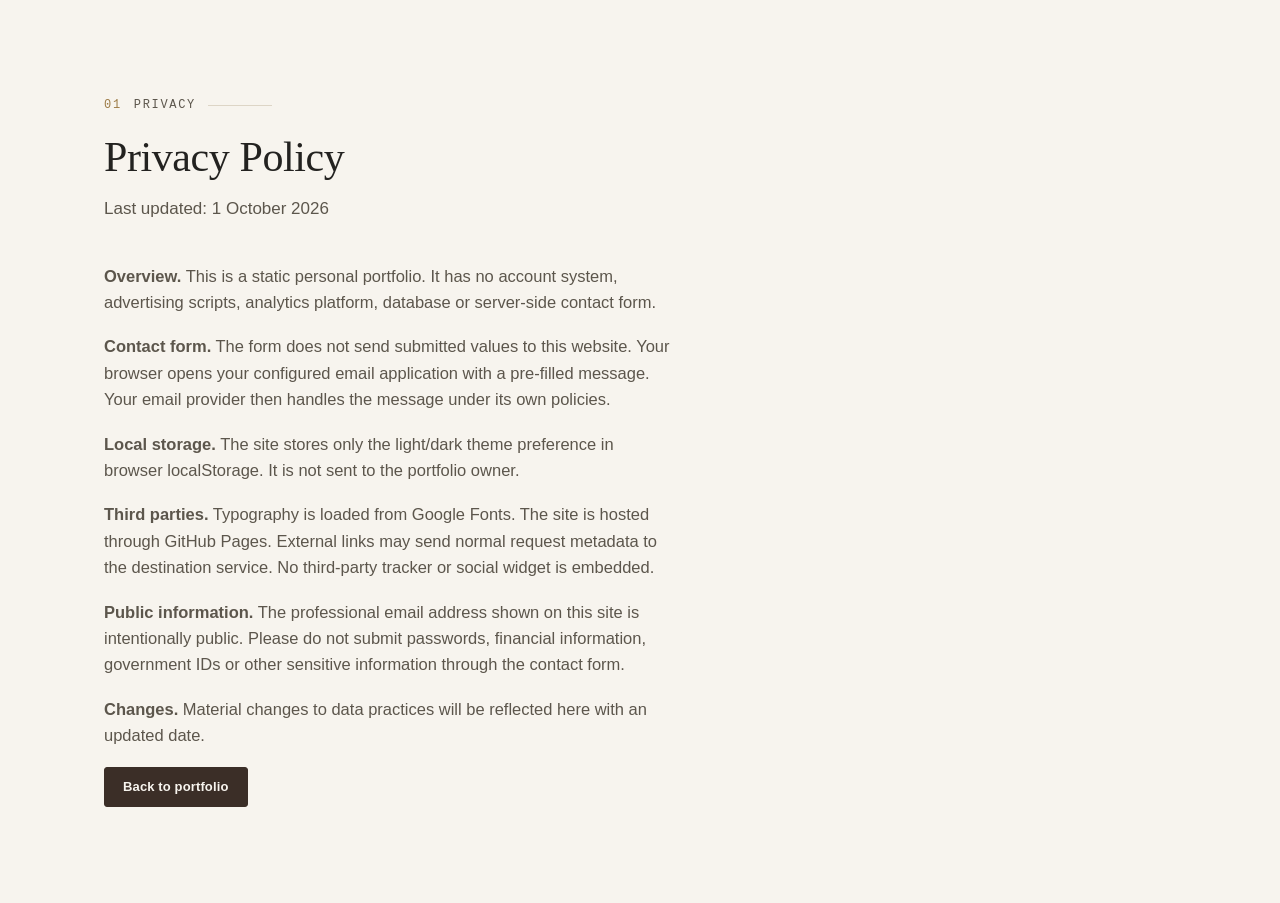
==== privacy.html @ 2953db35 "Add privacy.html" ====
<!doctype html><html lang="en"><head><meta charset="utf-8"><meta name="viewport" content="width=device-width,initial-scale=1"><meta name="referrer" content="no-referrer"><title>Privacy Policy | Mohammad Hussain Khan</title><meta name="description" content="Privacy information for the Mohammad Hussain Khan portfolio."><link rel="stylesheet" href="style.css"></head><body><main class="section"><div class="container"><p class="eyebrow"><span class="eyebrow__index">01</span>Privacy</p><h1 class="section__title">Privacy Policy</h1><p class="section__lede">Last updated: 1 October 2026</p><div class="about__text" style="margin-top:40px"><p><strong>Overview.</strong> This is a static personal portfolio. It has no account system, advertising scripts, analytics platform, database or server-side contact form.</p><p><strong>Contact form.</strong> The form does not send submitted values to this website. Your browser opens your configured email application with a pre-filled message. Your email provider then handles the message under its own policies.</p><p><strong>Local storage.</strong> The site stores only the light/dark theme preference in browser localStorage. It is not sent to the portfolio owner.</p><p><strong>Third parties.</strong> Typography is loaded from Google Fonts. The site is hosted through GitHub Pages. External links may send normal request metadata to the destination service. No third-party tracker or social widget is embedded.</p><p><strong>Public information.</strong> The professional email address shown on this site is intentionally public. Please do not submit passwords, financial information, government IDs or other sensitive information through the contact form.</p><p><strong>Changes.</strong> Material changes to data practices will be reflected here with an updated date.</p><p><a class="btn btn--primary btn--small" href="index.html">Back to portfolio</a></p></div></div></main></body></html>
---- style.css ----
/* =========================================================
   MOHAMMAD HUSSAIN KHAN — PORTFOLIO STYLESHEET
   Design direction: Old Money x Modern Technology x Editorial
   ========================================================= */

/* -------------------- Design tokens -------------------- */
:root{
  /* palette — light (default) */
  --color-bg: #F7F4EE;
  --color-bg-alt: #F0EBDF;
  --color-surface: #FFFFFF;
  --color-text: #232220;
  --color-text-muted: #5C564C;
  --color-border: #DDD5C6;
  --color-stone: #C9C2B4;
  --color-espresso: #3B2E27;
  --color-bronze: #9C7A45;
  --color-bronze-strong: #7C5E33;
  --color-bronze-soft: rgba(156,122,69,0.12);
  --color-focus: #6E4E26;

  --shadow-card: 0 1px 2px rgba(35,34,32,0.04), 0 8px 24px -12px rgba(35,34,32,0.12);
  --shadow-card-hover: 0 2px 4px rgba(35,34,32,0.06), 0 18px 36px -16px rgba(35,34,32,0.18);

  --font-display: 'Fraunces', 'Iowan Old Style', Georgia, serif;
  --font-body: 'Inter', -apple-system, BlinkMacSystemFont, 'Segoe UI', sans-serif;
  --font-mono: 'JetBrains Mono', 'SFMono-Regular', Menlo, monospace;

  --container-w: 1120px;
  --radius-sm: 3px;
  --radius-md: 6px;

  --ease: cubic-bezier(0.22, 0.61, 0.36, 1);
  --dur-fast: 160ms;
  --dur-med: 320ms;
  --dur-slow: 560ms;
}

[data-theme="dark"]{
  --color-bg: #1B1A17;
  --color-bg-alt: #201F1B;
  --color-surface: #242220;
  --color-text: #EDE8DD;
  --color-text-muted: #B2A996;
  --color-border: #3A362E;
  --color-stone: #4A453B;
  --color-espresso: #EDE8DD;
  --color-bronze: #C79A5D;
  --color-bronze-strong: #DDB57B;
  --color-bronze-soft: rgba(199,154,93,0.16);
  --color-focus: #DDB57B;

  --shadow-card: 0 1px 2px rgba(0,0,0,0.3), 0 8px 24px -12px rgba(0,0,0,0.5);
  --shadow-card-hover: 0 2px 4px rgba(0,0,0,0.35), 0 18px 36px -16px rgba(0,0,0,0.6);
}

/* -------------------- Reset -------------------- */
*, *::before, *::after{ box-sizing: border-box; }
html{ scroll-behavior: smooth; }
body{
  margin: 0;
  background: var(--color-bg);
  color: var(--color-text);
  font-family: var(--font-body);
  font-size: 16px;
  line-height: 1.6;
  -webkit-font-smoothing: antialiased;
  transition: background-color var(--dur-med) var(--ease), color var(--dur-med) var(--ease);
}
img{ max-width: 100%; display: block; }
a{ color: inherit; text-decoration: none; }
ul, ol{ margin: 0; padding: 0; list-style: none; }
h1, h2, h3, h4, p{ margin: 0; }
button{ font: inherit; color: inherit; background: none; border: none; cursor: pointer; }
input, textarea{ font: inherit; color: inherit; }

:focus-visible{
  outline: 2px solid var(--color-focus);
  outline-offset: 3px;
  border-radius: 2px;
}

.container{
  max-width: var(--container-w);
  margin-inline: auto;
  padding-inline: 24px;
}

.skip-link{
  position: absolute;
  left: 12px;
  top: -60px;
  background: var(--color-espresso);
  color: var(--color-bg);
  padding: 10px 16px;
  border-radius: var(--radius-sm);
  z-index: 1000;
  transition: top var(--dur-fast) var(--ease);
}
.skip-link:focus{ top: 12px; }

/* -------------------- Type helpers -------------------- */
.eyebrow{
  display: flex;
  align-items: center;
  gap: 12px;
  font-family: var(--font-mono);
  font-size: 12px;
  letter-spacing: 0.14em;
  text-transform: uppercase;
  color: var(--color-text-muted);
  margin-bottom: 18px;
}
.eyebrow__index{
  color: var(--color-bronze);
  font-weight: 500;
}
.eyebrow::after{
  content: "";
  flex: 1;
  height: 1px;
  background: var(--color-border);
  max-width: 64px;
}

.section__title{
  font-family: var(--font-display);
  font-weight: 500;
  font-size: clamp(28px, 3.6vw, 42px);
  line-height: 1.15;
  letter-spacing: -0.01em;
  max-width: 20ch;
}
.section__lede{
  margin-top: 14px;
  max-width: 56ch;
  color: var(--color-text-muted);
  font-size: 17px;
}

.section{ padding-block: 96px; }
.section--alt{ background: var(--color-bg-alt); }

.tag{
  display: inline-flex;
  align-items: center;
  font-family: var(--font-mono);
  font-size: 11px;
  letter-spacing: 0.06em;
  text-transform: uppercase;
  padding: 3px 9px;
  border-radius: 999px;
  border: 1px solid var(--color-border);
  color: var(--color-text-muted);
  margin-left: 8px;
}
.tag--progress{
  color: var(--color-bronze-strong);
  border-color: var(--color-bronze);
  background: var(--color-bronze-soft);
}

/* -------------------- Buttons -------------------- */
.btn{
  display: inline-flex;
  align-items: center;
  justify-content: center;
  gap: 8px;
  padding: 13px 26px;
  font-size: 14.5px;
  font-weight: 600;
  letter-spacing: 0.01em;
  border-radius: var(--radius-sm);
  border: 1px solid transparent;
  transition: transform var(--dur-fast) var(--ease), background-color var(--dur-fast) var(--ease), border-color var(--dur-fast) var(--ease), color var(--dur-fast) var(--ease);
  white-space: nowrap;
}
.btn--primary{
  background: var(--color-espresso);
  color: var(--color-bg);
  border-color: var(--color-espresso);
}
[data-theme="dark"] .btn--primary{ color: #1B1A17; }
.btn--primary:hover{ transform: translateY(-1px); background: var(--color-bronze-strong); border-color: var(--color-bronze-strong); }

.btn--ghost{
  background: transparent;
  color: var(--color-text);
  border-color: var(--color-border);
}
.btn--ghost:hover{
  border-color: var(--color-bronze);
  color: var(--color-bronze-strong);
  transform: translateY(-1px);
}

.btn--small{ padding: 9px 18px; font-size: 13px; }

/* -------------------- Header / Nav -------------------- */
.site-header{
  position: sticky;
  top: 0;
  z-index: 100;
  background: color-mix(in srgb, var(--color-bg) 88%, transparent);
  backdrop-filter: saturate(140%) blur(10px);
  border-bottom: 1px solid var(--color-border);
}
.nav{
  max-width: var(--container-w);
  margin-inline: auto;
  padding: 16px 24px;
  display: flex;
  align-items: center;
  gap: 32px;
}
.nav__brand{
  display: flex;
  align-items: center;
  gap: 10px;
  font-family: var(--font-display);
  font-weight: 500;
  font-size: 16px;
  margin-right: auto;
}
.nav__monogram{
  display: grid;
  place-items: center;
  width: 32px;
  height: 32px;
  border: 1px solid var(--color-bronze);
  border-radius: 999px;
  font-family: var(--font-mono);
  font-size: 12px;
  letter-spacing: 0.02em;
  color: var(--color-bronze-strong);
}
.nav__brandtext{ white-space: nowrap; }

.nav__links{
  display: flex;
  align-items: center;
  gap: 28px;
}
.nav__link{
  position: relative;
  font-size: 14px;
  font-weight: 500;
  color: var(--color-text-muted);
  padding-block: 6px;
  transition: color var(--dur-fast) var(--ease);
}
.nav__link::after{
  content: "";
  position: absolute;
  left: 0; right: 100%;
  bottom: 0;
  height: 1px;
  background: var(--color-bronze);
  transition: right var(--dur-med) var(--ease);
}
.nav__link:hover{ color: var(--color-text); }
.nav__link:hover::after,
.nav__link.is-active::after{ right: 0; }
.nav__link.is-active{ color: var(--color-text); }

.nav__actions{ display: flex; align-items: center; gap: 14px; }

.theme-toggle{
  position: relative;
  display: grid;
  place-items: center;
  width: 36px;
  height: 36px;
  border: 1px solid var(--color-border);
  border-radius: 999px;
  color: var(--color-text);
  transition: border-color var(--dur-fast) var(--ease);
}
.theme-toggle:hover{ border-color: var(--color-bronze); }
.theme-toggle__icon{
  grid-area: 1 / 1;
  transition: opacity var(--dur-med) var(--ease), transform var(--dur-med) var(--ease);
}
.theme-toggle__icon--moon{ opacity: 0; transform: rotate(-45deg) scale(0.7); }
[data-theme="dark"] .theme-toggle__icon--sun{ opacity: 0; transform: rotate(45deg) scale(0.7); }
[data-theme="dark"] .theme-toggle__icon--moon{ opacity: 1; transform: rotate(0) scale(1); }

.nav__cta{ display: inline-flex; }

.nav__hamburger{
  display: none;
  flex-direction: column;
  justify-content: center;
  gap: 5px;
  width: 36px;
  height: 36px;
}
.nav__hamburger span{
  display: block;
  width: 20px;
  height: 1.5px;
  background: var(--color-text);
  transition: transform var(--dur-med) var(--ease), opacity var(--dur-fast) var(--ease);
  margin-inline: auto;
}
.nav__hamburger[aria-expanded="true"] span:nth-child(1){ transform: translateY(6.5px) rotate(45deg); }
.nav__hamburger[aria-expanded="true"] span:nth-child(2){ opacity: 0; }
.nav__hamburger[aria-expanded="true"] span:nth-child(3){ transform: translateY(-6.5px) rotate(-45deg); }

.mobile-menu{
  display: none;
  position: fixed;
  inset: 0;
  top: 65px;
  background: var(--color-bg);
  z-index: 99;
  padding: 32px 24px;
  flex-direction: column;
  justify-content: space-between;
  transform: translateY(-8px);
  opacity: 0;
  pointer-events: none;
  transition: opacity var(--dur-med) var(--ease), transform var(--dur-med) var(--ease);
}
.mobile-menu[data-open="true"]{
  opacity: 1;
  transform: translateY(0);
  pointer-events: auto;
}
.mobile-menu__links{ display: flex; flex-direction: column; gap: 4px; }
.mobile-menu__links a{
  display: block;
  font-family: var(--font-display);
  font-size: 28px;
  padding: 14px 4px;
  border-bottom: 1px solid var(--color-border);
}
.mobile-menu__cta{ margin-top: 24px; width: 100%; }

/* -------------------- Hero -------------------- */
.hero{ padding-top: 88px; padding-bottom: 96px; }
.hero__grid{
  display: grid;
  grid-template-columns: 1.3fr 0.9fr;
  gap: 64px;
  align-items: start;
}
.hero__name{
  font-family: var(--font-display);
  font-weight: 500;
  font-size: clamp(44px, 7vw, 76px);
  line-height: 1.03;
  letter-spacing: -0.02em;
  margin-bottom: 22px;
}
.hero__headline{
  font-size: clamp(18px, 2vw, 21px);
  color: var(--color-text);
  font-weight: 500;
  max-width: 30ch;
  margin-bottom: 16px;
}
.hero__tagline{
  font-family: var(--font-mono);
  font-size: 13px;
  letter-spacing: 0.03em;
  color: var(--color-bronze-strong);
  margin-bottom: 22px;
}
.hero__desc{
  max-width: 52ch;
  color: var(--color-text-muted);
  font-size: 16.5px;
  margin-bottom: 34px;
}
.hero__actions{ display: flex; gap: 14px; margin-bottom: 32px; flex-wrap: wrap; }
.hero__social{ display: flex; gap: 22px; }
.social-link{
  display: inline-flex;
  align-items: center;
  gap: 8px;
  font-size: 14px;
  font-weight: 500;
  color: var(--color-text-muted);
  transition: color var(--dur-fast) var(--ease);
}
.social-link:hover{ color: var(--color-bronze-strong); }

.dossier{
  border: 1px solid var(--color-border);
  border-radius: var(--radius-md);
  background: var(--color-surface);
  box-shadow: var(--shadow-card);
  padding: 30px 28px;
  position: relative;
}
.dossier::before{
  content: "";
  position: absolute;
  top: 14px; right: 14px;
  width: 8px; height: 8px;
  border-radius: 50%;
  background: var(--color-bronze);
}
.dossier__photo{
  width: 100%;
  aspect-ratio: 4 / 5;
  object-fit: cover;
  border-radius: var(--radius-sm);
  border: 1px solid var(--color-border);
  margin-bottom: 22px;
  filter: grayscale(12%);
}
.dossier__label{
  font-family: var(--font-mono);
  font-size: 11px;
  letter-spacing: 0.14em;
  text-transform: uppercase;
  color: var(--color-text-muted);
  padding-bottom: 18px;
  margin-bottom: 18px;
  border-bottom: 1px solid var(--color-border);
}
.dossier__list{ display: flex; flex-direction: column; gap: 18px; }
.dossier__row dt{
  font-family: var(--font-mono);
  font-size: 11px;
  letter-spacing: 0.06em;
  text-transform: uppercase;
  color: var(--color-text-muted);
  margin-bottom: 4px;
}
.dossier__row dd{
  margin: 0;
  font-size: 15px;
  font-weight: 500;
}

/* -------------------- About -------------------- */
.about__grid{
  display: grid;
  grid-template-columns: 1.4fr 1fr;
  gap: 56px;
  margin-top: 40px;
  align-items: start;
}
.about__text p{
  color: var(--color-text-muted);
  font-size: 16.5px;
  margin-bottom: 18px;
  max-width: 62ch;
}
.about__text p:last-child{ margin-bottom: 0; }

.about__credentials{ display: flex; flex-direction: column; gap: 16px; }
.credential-card{
  border: 1px solid var(--color-border);
  border-radius: var(--radius-md);
  padding: 22px 24px;
  background: var(--color-surface);
}
.credential-card__eyebrow{
  font-family: var(--font-mono);
  font-size: 11px;
  letter-spacing: 0.1em;
  text-transform: uppercase;
  color: var(--color-bronze);
  margin-bottom: 10px;
}
.credential-card__title{
  font-family: var(--font-display);
  font-size: 18px;
  font-weight: 500;
  margin-bottom: 6px;
}
.credential-card__meta{ font-size: 14px; color: var(--color-text-muted); }
.credential-card__meta--muted{ font-size: 13.5px; }

/* -------------------- Skills ledger -------------------- */
.ledger{
  margin-top: 44px;
  display: grid;
  grid-template-columns: repeat(3, 1fr);
  border-top: 1px solid var(--color-border);
  border-left: 1px solid var(--color-border);
}
.ledger__category{
  padding: 28px 30px;
  border-right: 1px solid var(--color-border);
  border-bottom: 1px solid var(--color-border);
}
.ledger__heading{
  display: flex;
  align-items: baseline;
  gap: 10px;
  font-family: var(--font-display);
  font-weight: 500;
  font-size: 18px;
  margin-bottom: 16px;
}
.ledger__index{
  font-family: var(--font-mono);
  font-size: 12px;
  color: var(--color-bronze);
}
.ledger__items{ display: flex; flex-direction: column; gap: 10px; }
.ledger__items li{
  font-size: 14.5px;
  color: var(--color-text-muted);
  position: relative;
  padding-left: 16px;
}
.ledger__items li::before{
  content: "";
  position: absolute;
  left: 0; top: 9px;
  width: 5px; height: 1px;
  background: var(--color-bronze);
}

/* -------------------- Projects -------------------- */
.projects{
  margin-top: 44px;
  display: grid;
  grid-template-columns: repeat(2, 1fr);
  gap: 32px;
}
.project-card{
  border: 1px solid var(--color-border);
  border-radius: var(--radius-md);
  overflow: hidden;
  background: var(--color-surface);
  box-shadow: var(--shadow-card);
  transition: box-shadow var(--dur-med) var(--ease), transform var(--dur-med) var(--ease);
}
.project-card:hover{
  box-shadow: var(--shadow-card-hover);
  transform: translateY(-3px);
}
.project-card__media{
  position: relative;
  display: block;
  width: 100%;
  aspect-ratio: 3 / 2;
  overflow: hidden;
  border-bottom: 1px solid var(--color-border);
  cursor: zoom-in;
}
.project-card__media img{
  width: 100%;
  height: 100%;
  object-fit: cover;
  transition: transform var(--dur-slow) var(--ease);
}
.project-card__media:hover img{ transform: scale(1.04); }
.project-card__zoom{
  position: absolute;
  right: 12px; bottom: 12px;
  font-family: var(--font-mono);
  font-size: 11px;
  letter-spacing: 0.06em;
  text-transform: uppercase;
  background: rgba(27,26,23,0.72);
  color: #F7F4EE;
  padding: 6px 12px;
  border-radius: 999px;
  opacity: 0;
  transform: translateY(4px);
  transition: opacity var(--dur-fast) var(--ease), transform var(--dur-fast) var(--ease);
}
.project-card__media:hover .project-card__zoom,
.project-card__media:focus-visible .project-card__zoom{ opacity: 1; transform: translateY(0); }

.project-card__body{ padding: 26px 28px 28px; }
.project-card__tag{
  font-family: var(--font-mono);
  font-size: 11px;
  letter-spacing: 0.12em;
  text-transform: uppercase;
  color: var(--color-bronze);
  margin-bottom: 10px;
}
.project-card__title{
  font-family: var(--font-display);
  font-weight: 500;
  font-size: 21px;
  margin-bottom: 10px;
}
.project-card__desc{
  font-size: 14.5px;
  color: var(--color-text-muted);
  margin-bottom: 18px;
}
.project-card__stack{
  display: flex;
  gap: 8px;
  flex-wrap: wrap;
  margin-bottom: 22px;
}
.project-card__stack li{
  font-family: var(--font-mono);
  font-size: 11px;
  letter-spacing: 0.04em;
  padding: 4px 10px;
  border: 1px solid var(--color-border);
  border-radius: 999px;
  color: var(--color-text-muted);
}
.project-card__actions{ display: flex; gap: 12px; flex-wrap: wrap; }

/* -------------------- Certifications -------------------- */
.cert-ledger{ margin-top: 40px; border-top: 1px solid var(--color-border); }
.cert-ledger__row{
  display: grid;
  grid-template-columns: 48px 1fr auto;
  align-items: center;
  gap: 20px;
  padding: 18px 6px;
  border-bottom: 1px solid var(--color-border);
  transition: background-color var(--dur-fast) var(--ease);
}
.cert-ledger__row:hover{ background: var(--color-bronze-soft); }
.cert-ledger__num{
  font-family: var(--font-mono);
  font-size: 13px;
  color: var(--color-bronze);
}
.cert-ledger__name{ font-size: 15.5px; font-weight: 500; }
.cert-ledger__issuer{
  font-family: var(--font-mono);
  font-size: 12.5px;
  color: var(--color-text-muted);
  text-align: right;
  white-space: nowrap;
}

/* -------------------- Contact -------------------- */
.contact__grid{
  margin-top: 44px;
  display: grid;
  grid-template-columns: 0.85fr 1.15fr;
  gap: 56px;
}
.contact__methods{ display: flex; flex-direction: column; }
.contact__method{
  display: flex;
  flex-direction: column;
  gap: 4px;
  padding: 18px 4px;
  border-bottom: 1px solid var(--color-border);
  transition: padding-left var(--dur-fast) var(--ease), color var(--dur-fast) var(--ease);
}
.contact__method:first-child{ border-top: 1px solid var(--color-border); }
.contact__method:hover{ padding-left: 12px; color: var(--color-bronze-strong); }
.contact__method-label{
  font-family: var(--font-mono);
  font-size: 11px;
  letter-spacing: 0.1em;
  text-transform: uppercase;
  color: var(--color-text-muted);
}
.contact__method-value{ font-size: 16px; font-weight: 500; }

.contact-form{
  border: 1px solid var(--color-border);
  border-radius: var(--radius-md);
  padding: 32px;
  background: var(--color-surface);
}
.contact-form__note{
  font-size: 13px;
  color: var(--color-text-muted);
  margin-bottom: 22px;
  padding-bottom: 18px;
  border-bottom: 1px dashed var(--color-border);
}
.field{ margin-bottom: 18px; }
.field label{
  display: block;
  font-family: var(--font-mono);
  font-size: 11px;
  letter-spacing: 0.08em;
  text-transform: uppercase;
  color: var(--color-text-muted);
  margin-bottom: 8px;
}
.field input, .field textarea{
  width: 100%;
  padding: 12px 14px;
  border: 1px solid var(--color-border);
  border-radius: var(--radius-sm);
  background: var(--color-bg);
  color: var(--color-text);
  transition: border-color var(--dur-fast) var(--ease);
  resize: vertical;
}
.field input:focus, .field textarea:focus{
  border-color: var(--color-bronze);
}
.field input:focus-visible, .field textarea:focus-visible{
  outline: 2px solid var(--color-focus);
  outline-offset: 2px;
}
.contact-form .btn{ width: 100%; }
.contact-form__status{
  margin-top: 14px;
  font-size: 13.5px;
  color: var(--color-bronze-strong);
  min-height: 1em;
}

/* -------------------- Footer -------------------- */
.site-footer{ border-top: 1px solid var(--color-border); padding-block: 32px; }
.site-footer__inner{
  display: flex;
  align-items: center;
  justify-content: space-between;
  gap: 20px;
  flex-wrap: wrap;
}
.site-footer__copy{ font-size: 13.5px; color: var(--color-text-muted); }
.site-footer__links{ display: flex; gap: 22px; }
.site-footer__links a{
  font-size: 13.5px;
  color: var(--color-text-muted);
  transition: color var(--dur-fast) var(--ease);
}
.site-footer__links a:hover{ color: var(--color-bronze-strong); }
.back-to-top{
  display: inline-flex;
  align-items: center;
  gap: 8px;
  font-size: 13px;
  font-weight: 500;
  color: var(--color-text-muted);
  transition: color var(--dur-fast) var(--ease);
}
.back-to-top:hover{ color: var(--color-bronze-strong); }

/* -------------------- Lightbox -------------------- */
.lightbox{
  position: fixed;
  inset: 0;
  z-index: 200;
  display: grid;
  place-items: center;
  padding: 32px;
  visibility: hidden;
  opacity: 0;
  transition: opacity var(--dur-med) var(--ease), visibility var(--dur-med) var(--ease);
}
.lightbox[data-open="true"]{ visibility: visible; opacity: 1; }
.lightbox__backdrop{
  position: absolute;
  inset: 0;
  background: rgba(20,19,17,0.82);
}
.lightbox__dialog{
  position: relative;
  max-width: min(920px, 92vw);
  max-height: 86vh;
  background: var(--color-surface);
  border: 1px solid var(--color-border);
  border-radius: var(--radius-md);
  padding: 12px;
  transform: scale(0.97);
  transition: transform var(--dur-med) var(--ease);
}
.lightbox[data-open="true"] .lightbox__dialog{ transform: scale(1); }
.lightbox__dialog img{ max-height: 78vh; border-radius: 2px; }
.lightbox__close{
  position: absolute;
  top: -14px; right: -14px;
  width: 34px; height: 34px;
  display: grid;
  place-items: center;
  background: var(--color-espresso);
  color: var(--color-bg);
  border-radius: 999px;
  box-shadow: var(--shadow-card);
}

/* -------------------- Scroll reveal -------------------- */
.reveal{
  opacity: 0;
  transform: translateY(16px);
  transition: opacity var(--dur-slow) var(--ease), transform var(--dur-slow) var(--ease);
}
.reveal.is-visible{ opacity: 1; transform: translateY(0); }

/* -------------------- Reduced motion -------------------- */
@media (prefers-reduced-motion: reduce){
  html{ scroll-behavior: auto; }
  *, *::before, *::after{
    animation-duration: 0.001ms !important;
    animation-iteration-count: 1 !important;
    transition-duration: 0.001ms !important;
    scroll-behavior: auto !important;
  }
  .reveal{ opacity: 1; transform: none; }
}

/* -------------------- Responsive -------------------- */
@media (max-width: 1024px){
  .hero__grid{ grid-template-columns: 1fr; }
  .hero__dossier{ max-width: 460px; }
  .about__grid{ grid-template-columns: 1fr; }
  .about__credentials{ flex-direction: row; }
  .about__credentials .credential-card{ flex: 1; }
  .ledger{ grid-template-columns: repeat(2, 1fr); }
  .contact__grid{ grid-template-columns: 1fr; }
}

@media (max-width: 860px){
  .nav__links, .nav__cta{ display: none; }
  .nav__hamburger{ display: flex; }
  .mobile-menu{ display: flex; }
  .projects{ grid-template-columns: 1fr; }
}

@media (max-width: 640px){
  .section{ padding-block: 72px; }
  .ledger{ grid-template-columns: 1fr; }
  .about__credentials{ flex-direction: column; }
  .cert-ledger__row{ grid-template-columns: 32px 1fr; }
  .cert-ledger__issuer{ grid-column: 2; text-align: left; padding-left: 0; font-size: 12px; }
  .nav__brandtext{ display: none; }
  .site-footer__inner{ flex-direction: column; align-items: flex-start; }
}

@media (max-width: 400px){
  .container{ padding-inline: 18px; }
  .hero__actions{ flex-direction: column; align-items: stretch; }
  .hero__actions .btn{ width: 100%; }
}

/* -------------------- Experience & privacy notes -------------------- */
.experience-card{
  margin-top:44px;border:1px solid var(--color-border);border-radius:var(--radius-md);
  background:var(--color-surface);box-shadow:var(--shadow-card);overflow:hidden;
}
.experience-card__top{display:flex;align-items:flex-start;justify-content:space-between;gap:24px;padding:28px 30px;border-bottom:1px solid var(--color-border)}
.experience-card__eyebrow,.project-card__private-note{font-family:var(--font-mono);font-size:11px;letter-spacing:.08em;text-transform:uppercase;color:var(--color-text-muted)}
.experience-card__title{margin-top:8px;font-family:var(--font-display);font-size:clamp(24px,3vw,34px);font-weight:500}
.experience-card__company{margin-top:6px;color:var(--color-bronze-strong);font-weight:600}
.experience-card__body{padding:26px 30px}
.experience-card__list{display:grid;gap:12px}
.experience-card__list li{position:relative;padding-left:20px;color:var(--color-text-muted)}
.experience-card__list li::before{content:"";position:absolute;left:0;top:.72em;width:7px;height:1px;background:var(--color-bronze)}
.project-card__private-note{display:block;line-height:1.6;padding-top:2px}
@media (max-width:640px){.experience-card__top{flex-direction:column;padding:24px}.experience-card__body{padding:22px 24px}}
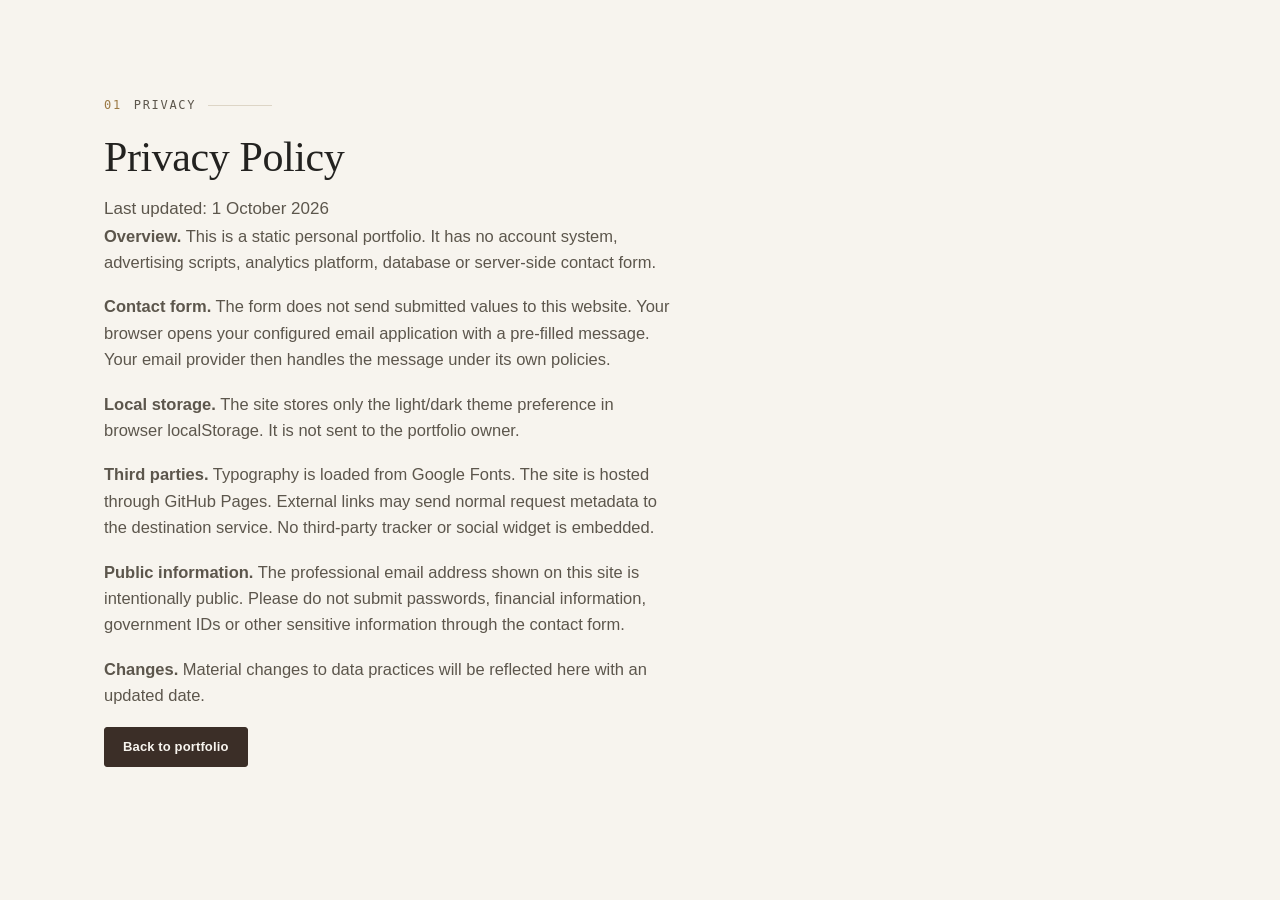
==== commit 61baf8e7: "Harden privacy.html security headers" ====
--- a/privacy.html
+++ b/privacy.html
@@ -1 +1 @@
-<!doctype html><html lang="en"><head><meta charset="utf-8"><meta name="viewport" content="width=device-width,initial-scale=1"><meta name="referrer" content="no-referrer"><title>Privacy Policy | Mohammad Hussain Khan</title><meta name="description" content="Privacy information for the Mohammad Hussain Khan portfolio."><link rel="stylesheet" href="style.css"></head><body><main class="section"><div class="container"><p class="eyebrow"><span class="eyebrow__index">01</span>Privacy</p><h1 class="section__title">Privacy Policy</h1><p class="section__lede">Last updated: 1 October 2026</p><div class="about__text" style="margin-top:40px"><p><strong>Overview.</strong> This is a static personal portfolio. It has no account system, advertising scripts, analytics platform, database or server-side contact form.</p><p><strong>Contact form.</strong> The form does not send submitted values to this website. Your browser opens your configured email application with a pre-filled message. Your email provider then handles the message under its own policies.</p><p><strong>Local storage.</strong> The site stores only the light/dark theme preference in browser localStorage. It is not sent to the portfolio owner.</p><p><strong>Third parties.</strong> Typography is loaded from Google Fonts. The site is hosted through GitHub Pages. External links may send normal request metadata to the destination service. No third-party tracker or social widget is embedded.</p><p><strong>Public information.</strong> The professional email address shown on this site is intentionally public. Please do not submit passwords, financial information, government IDs or other sensitive information through the contact form.</p><p><strong>Changes.</strong> Material changes to data practices will be reflected here with an updated date.</p><p><a class="btn btn--primary btn--small" href="index.html">Back to portfolio</a></p></div></div></main></body></html>+<!doctype html><html lang="en"><head><meta charset="utf-8"><meta name="viewport" content="width=device-width,initial-scale=1"><meta name="referrer" content="no-referrer"><meta http-equiv="Content-Security-Policy" content="default-src 'self'; base-uri 'self'; form-action 'self' mailto:; object-src 'none'; frame-src 'none'; script-src 'self'; style-src 'self' https://fonts.googleapis.com; font-src https://fonts.gstatic.com; img-src 'self' data:; connect-src 'none'; media-src 'none'; worker-src 'none'; manifest-src 'self'; upgrade-insecure-requests"><meta name="referrer" content="no-referrer"><title>Privacy Policy | Mohammad Hussain Khan</title><meta name="description" content="Privacy information for the Mohammad Hussain Khan portfolio."><link rel="stylesheet" href="style.css"></head><body><main class="section"><div class="container"><p class="eyebrow"><span class="eyebrow__index">01</span>Privacy</p><h1 class="section__title">Privacy Policy</h1><p class="section__lede">Last updated: 1 October 2026</p><div class="about__text"><p><strong>Overview.</strong> This is a static personal portfolio. It has no account system, advertising scripts, analytics platform, database or server-side contact form.</p><p><strong>Contact form.</strong> The form does not send submitted values to this website. Your browser opens your configured email application with a pre-filled message. Your email provider then handles the message under its own policies.</p><p><strong>Local storage.</strong> The site stores only the light/dark theme preference in browser localStorage. It is not sent to the portfolio owner.</p><p><strong>Third parties.</strong> Typography is loaded from Google Fonts. The site is hosted through GitHub Pages. External links may send normal request metadata to the destination service. No third-party tracker or social widget is embedded.</p><p><strong>Public information.</strong> The professional email address shown on this site is intentionally public. Please do not submit passwords, financial information, government IDs or other sensitive information through the contact form.</p><p><strong>Changes.</strong> Material changes to data practices will be reflected here with an updated date.</p><p><a class="btn btn--primary btn--small" href="index.html">Back to portfolio</a></p></div></div></main></body></html>
